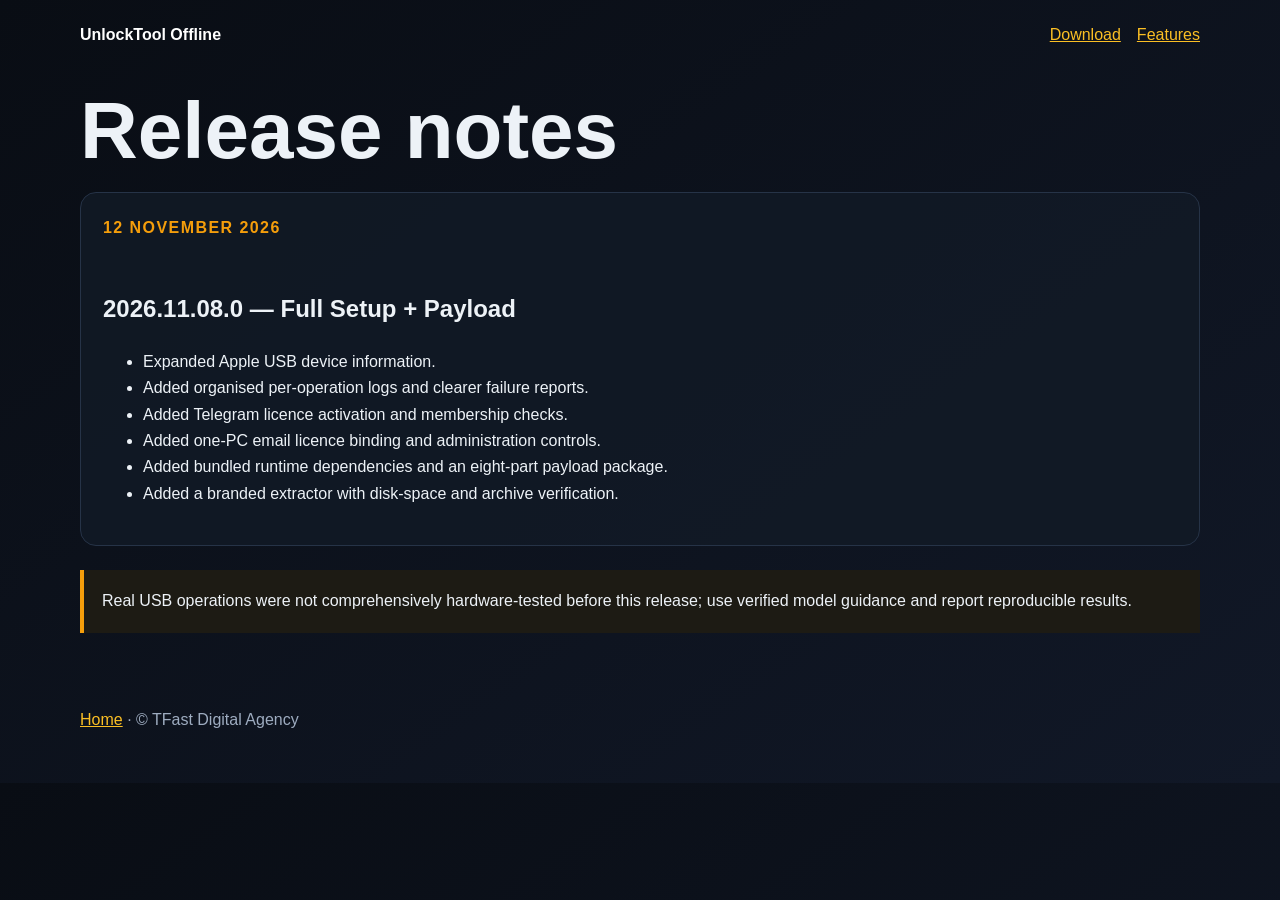
==== site/changelog/index.html @ e85ba022 "Launch UnlockTool Offline product site" ====
<!doctype html><html lang="en"><head><meta charset="utf-8"><meta name="viewport" content="width=device-width,initial-scale=1"><title>UnlockTool Offline Release Notes and Changelog</title><meta name="description" content="Verified customer-facing operational changes in UnlockTool Offline releases."><link rel="canonical" href="https://tfastdigital.github.io/unlocktool-offline/changelog/"><meta property="og:title" content="UnlockTool Offline changelog"><link rel="stylesheet" href="../assets/site.css"></head><body><header><a class="brand" href="../">UnlockTool Offline</a><nav><a href="../download/">Download</a><a href="../features/">Features</a></nav></header><main><h1>Release notes</h1><article class="card"><span class="eyebrow">12 November 2026</span><h2>2026.11.08.0 — Full Setup + Payload</h2><ul><li>Expanded Apple USB device information.</li><li>Added organised per-operation logs and clearer failure reports.</li><li>Added Telegram licence activation and membership checks.</li><li>Added one-PC email licence binding and administration controls.</li><li>Added bundled runtime dependencies and an eight-part payload package.</li><li>Added a branded extractor with disk-space and archive verification.</li></ul></article><div class="notice">Real USB operations were not comprehensively hardware-tested before this release; use verified model guidance and report reproducible results.</div></main><footer><a href="../">Home</a> · © TFast Digital Agency</footer></body></html>
---- site/assets/site.css ----
:root{color-scheme:dark;--bg:#090d14;--panel:#121a27;--text:#edf2f7;--muted:#9eacc0;--brand:#f59e0b;--line:#263347}*{box-sizing:border-box}body{margin:0;background:linear-gradient(145deg,#090d14,#111827);color:var(--text);font-family:Inter,Segoe UI,Arial,sans-serif;line-height:1.65}a{color:#fbbf24}header,main,footer{width:min(1120px,calc(100% - 36px));margin:auto}header{display:flex;justify-content:space-between;align-items:center;padding:22px 0}nav{display:flex;gap:16px;flex-wrap:wrap}.brand{font-weight:900;color:#fff;text-decoration:none}.hero{padding:72px 0 44px}.eyebrow{color:var(--brand);font-weight:800;text-transform:uppercase;letter-spacing:.09em}h1{font-size:clamp(2.3rem,7vw,5rem);line-height:1.02;margin:.25em 0}h2{margin-top:2em}.lead{max-width:760px;color:#cbd5e1;font-size:1.15rem}.buttons{display:flex;gap:12px;flex-wrap:wrap;margin:26px 0}.button{padding:12px 18px;background:var(--brand);color:#111827;border-radius:10px;font-weight:800;text-decoration:none}.button.secondary{background:transparent;color:#fbbf24;border:1px solid #8b5b08}.grid{display:grid;grid-template-columns:repeat(3,1fr);gap:16px}.card{background:rgba(18,26,39,.82);border:1px solid var(--line);border-radius:16px;padding:22px}.notice{border-left:4px solid var(--brand);background:#1d1b14;padding:18px;margin:24px 0}code{color:#fbbf24}footer{color:var(--muted);padding:50px 0}@media(max-width:760px){header{align-items:flex-start;flex-direction:column;gap:14px}.grid{grid-template-columns:1fr}.hero{padding-top:44px}}
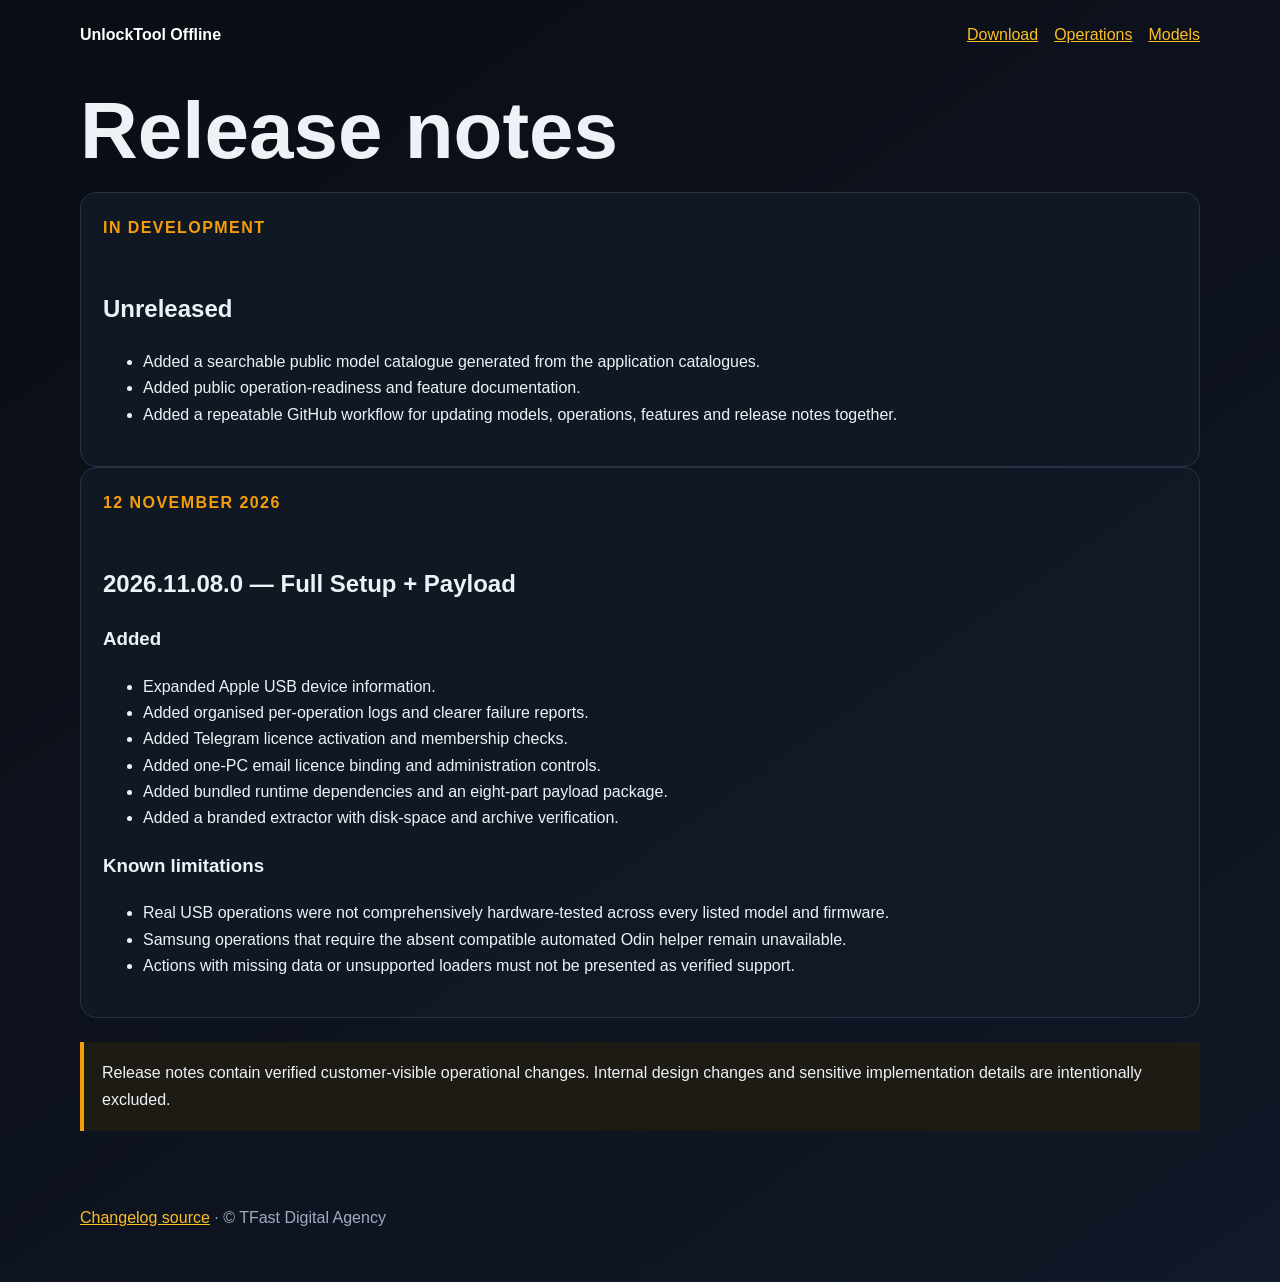
==== commit 0b0660d7: "Publish models operations features and changelog workflow" ====
--- a/site/changelog/index.html
+++ b/site/changelog/index.html
@@ -1 +1,22 @@
-<!doctype html><html lang="en"><head><meta charset="utf-8"><meta name="viewport" content="width=device-width,initial-scale=1"><title>UnlockTool Offline Release Notes and Changelog</title><meta name="description" content="Verified customer-facing operational changes in UnlockTool Offline releases."><link rel="canonical" href="https://tfastdigital.github.io/unlocktool-offline/changelog/"><meta property="og:title" content="UnlockTool Offline changelog"><link rel="stylesheet" href="../assets/site.css"></head><body><header><a class="brand" href="../">UnlockTool Offline</a><nav><a href="../download/">Download</a><a href="../features/">Features</a></nav></header><main><h1>Release notes</h1><article class="card"><span class="eyebrow">12 November 2026</span><h2>2026.11.08.0 — Full Setup + Payload</h2><ul><li>Expanded Apple USB device information.</li><li>Added organised per-operation logs and clearer failure reports.</li><li>Added Telegram licence activation and membership checks.</li><li>Added one-PC email licence binding and administration controls.</li><li>Added bundled runtime dependencies and an eight-part payload package.</li><li>Added a branded extractor with disk-space and archive verification.</li></ul></article><div class="notice">Real USB operations were not comprehensively hardware-tested before this release; use verified model guidance and report reproducible results.</div></main><footer><a href="../">Home</a> · © TFast Digital Agency</footer></body></html>
+<!doctype html>
+<html lang="en">
+<head>
+  <meta charset="utf-8">
+  <meta name="viewport" content="width=device-width,initial-scale=1">
+  <title>UnlockTool Offline Release Notes and Changelog</title>
+  <meta name="description" content="Verified customer-facing operations, models, reliability fixes and known limitations in UnlockTool Offline releases.">
+  <link rel="canonical" href="https://tfastdigital.github.io/unlocktool-offline/changelog/">
+  <meta property="og:title" content="UnlockTool Offline changelog">
+  <link rel="stylesheet" href="../assets/site.css">
+</head>
+<body>
+  <header><a class="brand" href="../">UnlockTool Offline</a><nav><a href="../download/">Download</a><a href="../features/">Operations</a><a href="../models/">Models</a></nav></header>
+  <main>
+    <h1>Release notes</h1>
+    <article class="card"><span class="eyebrow">In development</span><h2>Unreleased</h2><ul><li>Added a searchable public model catalogue generated from the application catalogues.</li><li>Added public operation-readiness and feature documentation.</li><li>Added a repeatable GitHub workflow for updating models, operations, features and release notes together.</li></ul></article>
+    <article class="card"><span class="eyebrow">12 November 2026</span><h2>2026.11.08.0 — Full Setup + Payload</h2><h3>Added</h3><ul><li>Expanded Apple USB device information.</li><li>Added organised per-operation logs and clearer failure reports.</li><li>Added Telegram licence activation and membership checks.</li><li>Added one-PC email licence binding and administration controls.</li><li>Added bundled runtime dependencies and an eight-part payload package.</li><li>Added a branded extractor with disk-space and archive verification.</li></ul><h3>Known limitations</h3><ul><li>Real USB operations were not comprehensively hardware-tested across every listed model and firmware.</li><li>Samsung operations that require the absent compatible automated Odin helper remain unavailable.</li><li>Actions with missing data or unsupported loaders must not be presented as verified support.</li></ul></article>
+    <div class="notice">Release notes contain verified customer-visible operational changes. Internal design changes and sensitive implementation details are intentionally excluded.</div>
+  </main>
+  <footer><a href="https://github.com/tfastdigital/unlocktool-offline/blob/main/CHANGELOG.md">Changelog source</a> · © TFast Digital Agency</footer>
+</body>
+</html>
